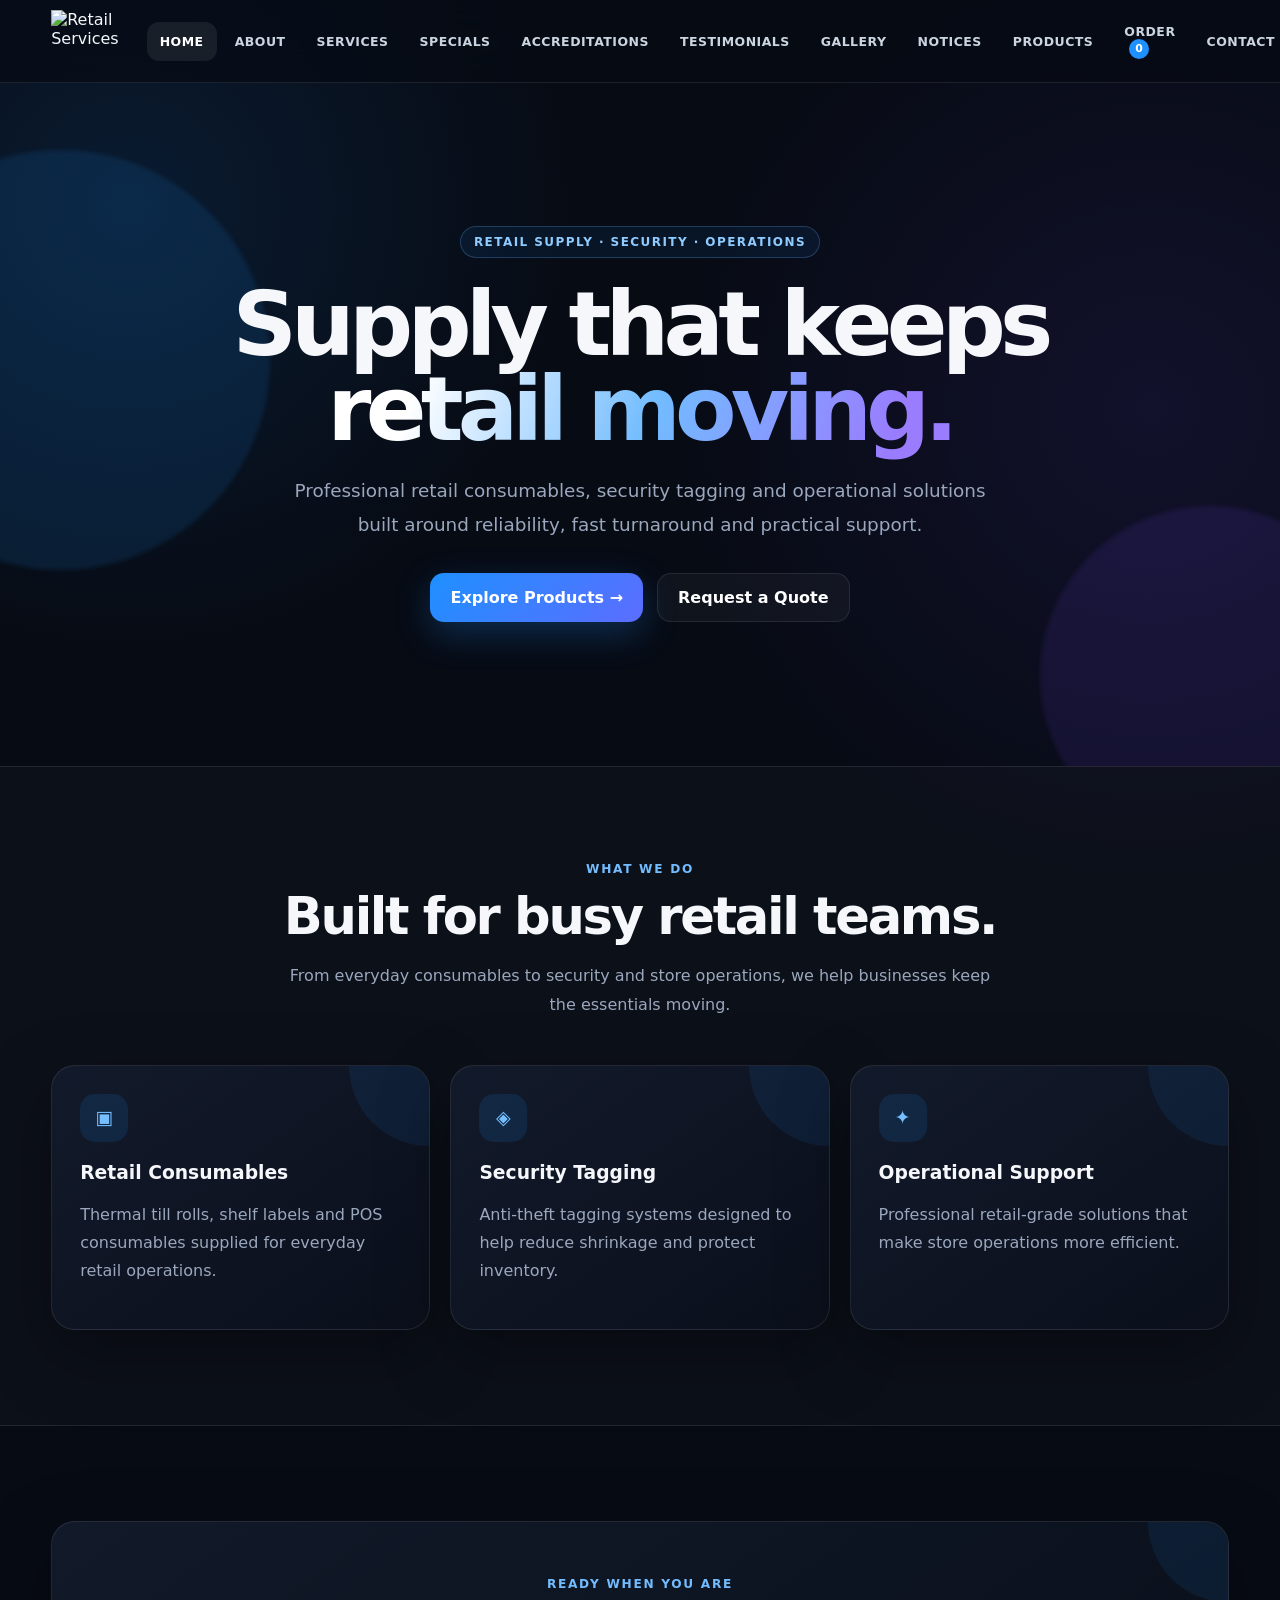
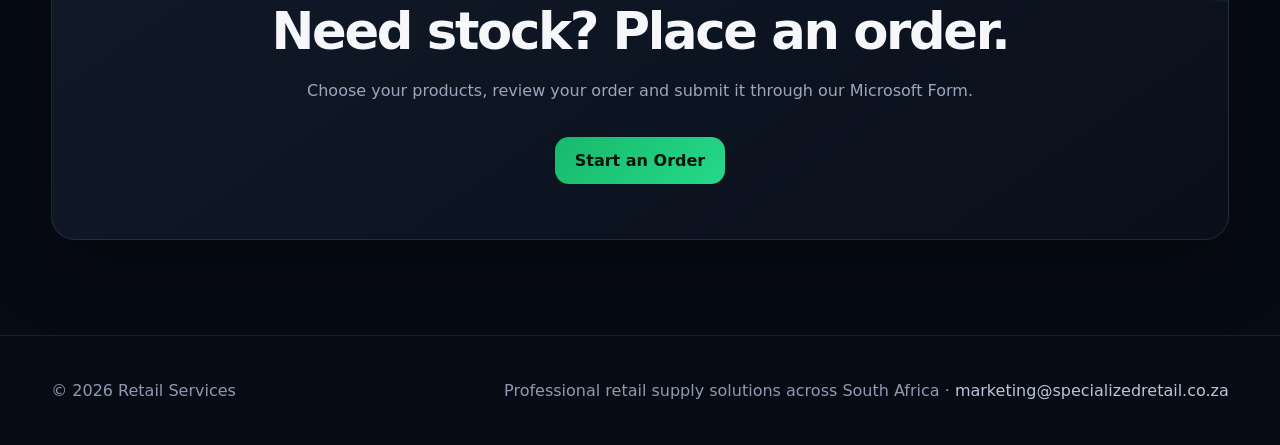
==== index.html @ 5dd1ee58 "Working site that needs pics" ====
<!doctype html><html lang="en"><head><meta charset="utf-8"><meta name="viewport" content="width=device-width,initial-scale=1"><title>Retail Services · Retail Services</title><meta name="description" content="Retail Services — professional retail supply solutions."><link rel="icon" href="/favicon.ico"><link rel="stylesheet" href="/assets/css/site.css"></head><body>
<nav class="navbar"><div class="container nav-inner">
<a class="brand" href="/"><img src="https://specializedretailstorage.blob.core.windows.net/retailservicesmedia/logo.png" alt="Retail Services"></a>
<button class="menu-btn" aria-label="Menu">☰</button>
<div class="nav-links">
<a href="/">Home</a><a href="/About/">About</a><a href="/Services/">Services</a><a href="/Specials/">Specials</a><a href="/Accreditations/">Accreditations</a><a href="/Testimonials/">Testimonials</a><a href="/Gallery/">Gallery</a><a href="/Notices/">Notices</a><a href="/Products/">Products</a><a href="/Order/">Order <span class="cart-count">0</span></a><a href="/Contact/">Contact</a>
</div></div></nav><div class="progress"></div>
<main>
<section class="hero"><div class="container hero-content reveal"><span class="eyebrow">Retail supply · security · operations</span><h1>Supply that keeps<br><span class="gradient-text">retail moving.</span></h1><p>Professional retail consumables, security tagging and operational solutions built around reliability, fast turnaround and practical support.</p><div class="actions"><a class="btn btn-primary" href="/Products/">Explore Products →</a><a class="btn btn-outline" href="/Contact/">Request a Quote</a></div></div></section>
<section class="section section-alt"><div class="container"><div class="section-head center reveal"><div class="kicker">What we do</div><h2>Built for busy retail teams.</h2><p>From everyday consumables to security and store operations, we help businesses keep the essentials moving.</p></div><div class="grid">
<div class="card reveal"><div class="icon">▣</div><h3>Retail Consumables</h3><p class="muted">Thermal till rolls, shelf labels and POS consumables supplied for everyday retail operations.</p></div>
<div class="card reveal"><div class="icon">◈</div><h3>Security Tagging</h3><p class="muted">Anti-theft tagging systems designed to help reduce shrinkage and protect inventory.</p></div>
<div class="card reveal"><div class="icon">✦</div><h3>Operational Support</h3><p class="muted">Professional retail-grade solutions that make store operations more efficient.</p></div>
</div></div></section>
<section class="section"><div class="container"><div class="card reveal" style="text-align:center;padding:55px"><div class="kicker">Ready when you are</div><h2>Need stock? Place an order.</h2><p class="muted">Choose your products, review your order and submit it through our Microsoft Form.</p><div class="actions"><a class="btn btn-success" href="/Products/">Start an Order</a></div></div></div></section>
</main>
<footer class="footer"><div class="container footer-inner"><div>© 2026 Retail Services</div><div>Professional retail supply solutions across South Africa · <a href="mailto:marketing@specializedretail.co.za">marketing@specializedretail.co.za</a></div></div></footer>
<div class="toast"></div><script src="/assets/js/site.js"></script>
</body></html>
---- assets/css/site.css ----
:root{--bg:#070b14;--bg2:#0d1322;--panel:rgba(18,25,41,.78);--text:#f5f7fb;--muted:#9aa7bd;--line:rgba(255,255,255,.09);--accent:#1e90ff;--accent2:#5fb3ff;--success:#20d47b;--radius:24px;--shadow:0 24px 70px rgba(0,0,0,.35)}
*{box-sizing:border-box}html{scroll-behavior:smooth}body{margin:0;background:radial-gradient(circle at 10% 10%,rgba(30,144,255,.12),transparent 28rem),radial-gradient(circle at 90% 20%,rgba(112,76,255,.10),transparent 30rem),var(--bg);color:var(--text);font-family:Inter,system-ui,-apple-system,Segoe UI,sans-serif;overflow-x:hidden}a{text-decoration:none;color:inherit}.container{width:min(1180px,92%);margin:auto}
.navbar{position:fixed;top:0;left:0;right:0;z-index:1000;background:rgba(7,11,20,.68);backdrop-filter:blur(18px);border-bottom:1px solid var(--line)}.nav-inner{min-height:82px;display:flex;align-items:center;gap:28px}.brand img{height:62px;width:auto;display:block}.nav-links{margin-left:auto;display:flex;align-items:center;gap:5px}.nav-links a{padding:12px 13px;border-radius:12px;color:#cbd5e1;font-size:.78rem;font-weight:800;text-transform:uppercase;letter-spacing:.04em;transition:.25s}.nav-links a:hover,.nav-links a.active{color:#fff;background:rgba(255,255,255,.07)}.cart-count{display:inline-flex;min-width:20px;height:20px;align-items:center;justify-content:center;border-radius:99px;background:var(--accent);font-size:.68rem;margin-left:5px;color:#fff}.menu-btn{display:none;margin-left:auto;border:1px solid var(--line);background:rgba(255,255,255,.06);color:#fff;border-radius:12px;padding:10px 12px;font-size:1.1rem}.progress{position:fixed;z-index:1100;top:0;left:0;height:3px;width:0;background:linear-gradient(90deg,var(--accent),#8d6bff);box-shadow:0 0 16px rgba(30,144,255,.7)}
main{padding-top:82px}.hero{min-height:76vh;display:grid;place-items:center;position:relative;overflow:hidden}.hero:before,.hero:after{content:"";position:absolute;border-radius:50%;pointer-events:none}.hero:before{width:420px;height:420px;background:rgba(30,144,255,.12);left:-150px;top:10%;filter:blur(2px);animation:float 8s ease-in-out infinite}.hero:after{width:340px;height:340px;background:rgba(116,72,255,.11);right:-100px;bottom:-80px;filter:blur(2px);animation:float 10s ease-in-out infinite reverse}.hero-content{position:relative;z-index:1;text-align:center;max-width:900px;padding:80px 0}.eyebrow{display:inline-flex;gap:8px;align-items:center;border:1px solid rgba(95,179,255,.25);background:rgba(30,144,255,.08);padding:8px 13px;border-radius:999px;color:#8ecbff;font-size:.75rem;font-weight:900;letter-spacing:.12em;text-transform:uppercase}.hero h1{font-size:clamp(3rem,7vw,6.4rem);line-height:.95;letter-spacing:-.065em;margin:24px 0 22px}.gradient-text{background:linear-gradient(110deg,#fff 15%,#72bcff 52%,#9a7cff 90%);-webkit-background-clip:text;background-clip:text;color:transparent}.hero p{max-width:700px;margin:0 auto;color:var(--muted);font-size:1.15rem;line-height:1.8}.actions{display:flex;justify-content:center;gap:14px;flex-wrap:wrap;margin-top:32px}
.btn{border:0;cursor:pointer;display:inline-flex;align-items:center;justify-content:center;gap:9px;border-radius:14px;padding:14px 20px;font-weight:900;transition:.25s;position:relative;overflow:hidden}.btn:after{content:"";position:absolute;inset:0;background:linear-gradient(110deg,transparent,rgba(255,255,255,.18),transparent);transform:translateX(-120%);transition:.6s}.btn:hover:after{transform:translateX(120%)}.btn:hover{transform:translateY(-3px)}.btn-primary{background:linear-gradient(135deg,var(--accent),#5c6dff);color:white;box-shadow:0 12px 35px rgba(30,144,255,.25)}.btn-outline{border:1px solid var(--line);background:rgba(255,255,255,.04);color:#fff}.btn-success{background:linear-gradient(135deg,#18b96b,#25d98a);color:#04130c}
.section{padding:95px 0}.section-alt{background:rgba(255,255,255,.018);border-top:1px solid var(--line);border-bottom:1px solid var(--line)}.section-head{max-width:720px;margin-bottom:45px}.section-head.center{text-align:center;margin-left:auto;margin-right:auto}.kicker{color:#72bcff;font-size:.76rem;font-weight:900;letter-spacing:.14em;text-transform:uppercase}.section h2{font-size:clamp(2rem,4vw,3.4rem);letter-spacing:-.045em;margin:10px 0 15px}.section-head p{color:var(--muted);line-height:1.8}.grid{display:grid;grid-template-columns:repeat(3,1fr);gap:20px}.grid-2{grid-template-columns:repeat(2,1fr)}.card{background:linear-gradient(145deg,rgba(20,29,47,.82),rgba(10,16,28,.82));border:1px solid var(--line);border-radius:var(--radius);padding:28px;box-shadow:var(--shadow);transition:.35s;position:relative;overflow:hidden}.card:before{content:"";position:absolute;width:160px;height:160px;right:-80px;top:-80px;background:rgba(30,144,255,.09);border-radius:50%;transition:.35s}.card:hover{transform:translateY(-8px);border-color:rgba(95,179,255,.3)}.card:hover:before{transform:scale(1.5)}.card h3,.card h4{margin-top:0}.muted{color:var(--muted);line-height:1.75}.icon{width:48px;height:48px;display:grid;place-items:center;border-radius:15px;background:rgba(30,144,255,.12);color:#75beff;font-size:1.2rem;margin-bottom:20px}
.product-grid{display:grid;grid-template-columns:repeat(3,1fr);gap:24px}.product-card{padding:0;overflow:hidden}.product-media{height:250px;position:relative;overflow:hidden;background:#111827}.product-media img{width:100%;height:100%;object-fit:cover;display:block;transition:.55s}.product-card:hover .product-media img{transform:scale(1.07)}.product-body{padding:25px}.product-title{font-size:1.25rem;font-weight:900;margin-bottom:8px}.price{font-size:1.55rem;font-weight:950;color:#79c3ff}.product-body .muted{font-size:.93rem}.qty-row{display:flex;gap:10px;margin-top:20px}.qty{width:90px;background:#0a1020;border:1px solid var(--line);color:#fff;border-radius:12px;text-align:center;padding:12px;font-weight:800}
.page-hero{padding:95px 0 65px;text-align:center;background:linear-gradient(180deg,rgba(30,144,255,.07),transparent)}.page-hero h1{font-size:clamp(2.7rem,6vw,5rem);letter-spacing:-.06em;margin:12px 0}.page-hero p{color:var(--muted);max-width:680px;margin:auto;line-height:1.8}.order-layout{display:grid;grid-template-columns:.9fr 1.4fr;gap:25px;align-items:start}.sticky{position:sticky;top:105px}.summary-list{display:grid;gap:12px}.summary-item{display:flex;justify-content:space-between;gap:14px;padding:14px 0;border-bottom:1px solid var(--line)}.summary-item small{color:var(--muted)}.total{display:flex;justify-content:space-between;font-size:1.25rem;font-weight:950;padding-top:18px}.empty{padding:50px;text-align:center}.form-shell{min-height:650px}.form-shell iframe{width:100%;min-height:650px;border:0;border-radius:18px;background:#fff}.notice{padding:16px 18px;border-radius:15px;background:rgba(30,144,255,.08);border:1px solid rgba(95,179,255,.2);color:#cce8ff;line-height:1.6}.copy-row{display:flex;gap:10px;margin-top:18px}.copy-box{flex:1;background:#080d18;border:1px solid var(--line);border-radius:12px;padding:12px;color:#b8c4d6;font-size:.84rem;white-space:pre-wrap}.gallery{display:grid;grid-template-columns:repeat(3,1fr);gap:18px}.gallery img{width:100%;height:290px;object-fit:cover;border-radius:20px;border:1px solid var(--line);transition:.4s}.gallery img:hover{transform:scale(1.025);box-shadow:0 18px 50px rgba(0,0,0,.35)}.footer{padding:45px 0;border-top:1px solid var(--line);color:#8d9ab0}.footer-inner{display:flex;justify-content:space-between;gap:20px;align-items:center}.footer a{color:#b9c6da}.reveal{opacity:0;transform:translateY(24px);transition:opacity .7s ease,transform .7s ease}.reveal.visible{opacity:1;transform:none}.toast{position:fixed;right:22px;bottom:22px;z-index:2000;background:#121a2b;border:1px solid var(--line);padding:14px 18px;border-radius:14px;box-shadow:var(--shadow);transform:translateY(30px);opacity:0;pointer-events:none;transition:.3s}.toast.show{opacity:1;transform:none}
@keyframes float{50%{transform:translateY(-24px) translateX(14px)}}@media(max-width:1050px){.nav-links{display:none}.menu-btn{display:block}.nav-links.open{display:flex;position:absolute;top:82px;left:4%;right:4%;padding:15px;background:rgba(8,13,24,.97);border:1px solid var(--line);border-radius:18px;flex-direction:column;align-items:stretch}.nav-links.open a{margin:0}.grid,.product-grid{grid-template-columns:repeat(2,1fr)}.order-layout{grid-template-columns:1fr}.sticky{position:static}}@media(max-width:650px){.nav-inner{min-height:74px}.brand img{height:52px}main{padding-top:74px}.hero{min-height:70vh}.section{padding:70px 0}.grid,.product-grid,.gallery,.grid-2{grid-template-columns:1fr}.hero h1{font-size:3.2rem}.footer-inner{flex-direction:column;text-align:center}.product-media{height:220px}.copy-row{flex-direction:column}}
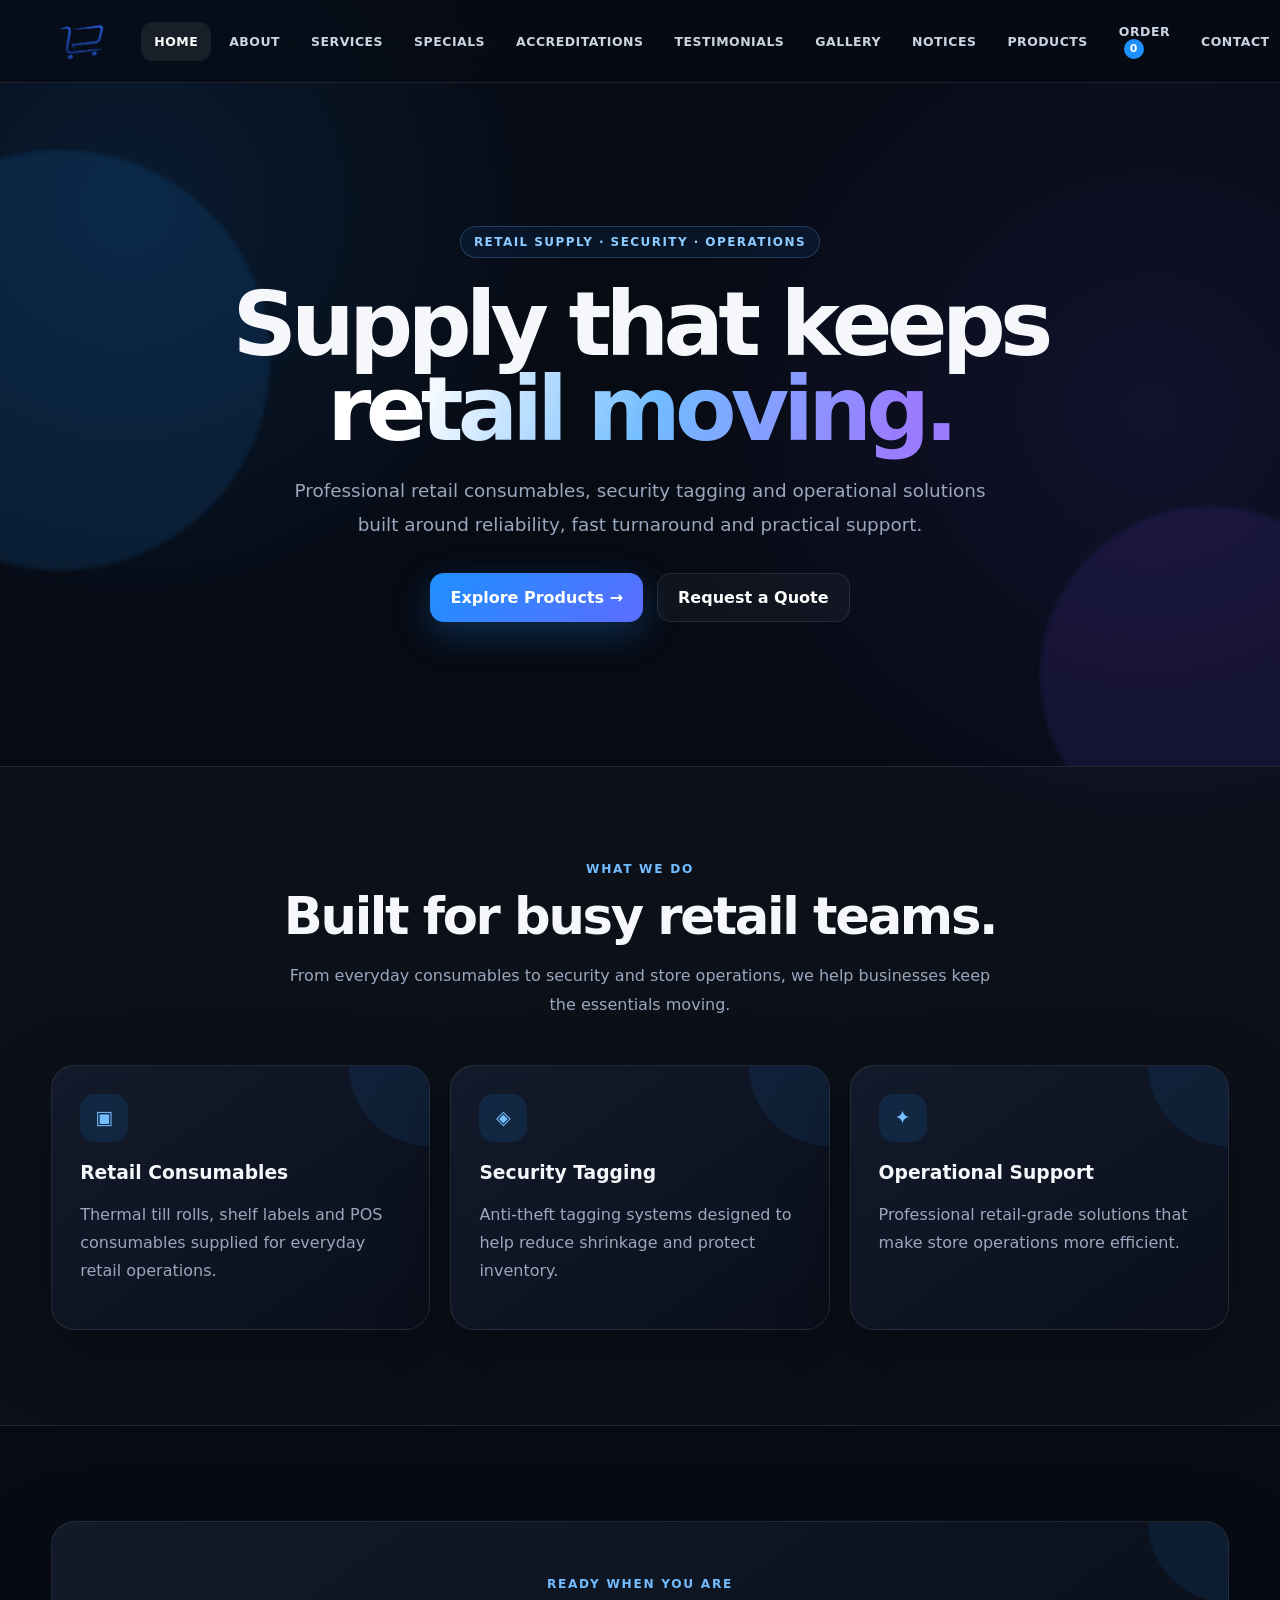
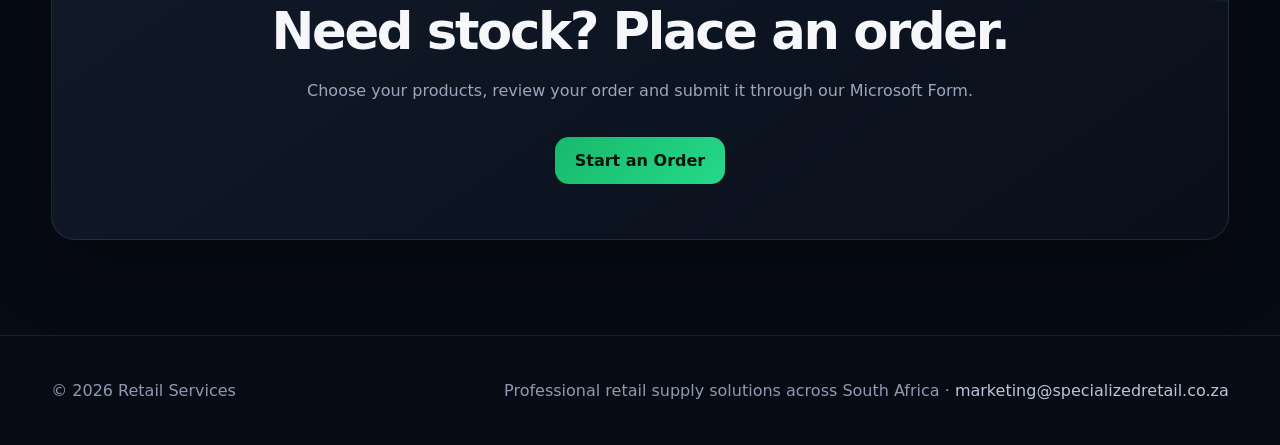
==== commit 4c624259: "fixed logo link to local" ====
--- a/index.html
+++ b/index.html
@@ -1,6 +1,6 @@
 <!doctype html><html lang="en"><head><meta charset="utf-8"><meta name="viewport" content="width=device-width,initial-scale=1"><title>Retail Services · Retail Services</title><meta name="description" content="Retail Services — professional retail supply solutions."><link rel="icon" href="/favicon.ico"><link rel="stylesheet" href="/assets/css/site.css"></head><body>
 <nav class="navbar"><div class="container nav-inner">
-<a class="brand" href="/"><img src="https://specializedretailstorage.blob.core.windows.net/retailservicesmedia/logo.png" alt="Retail Services"></a>
+<a class="brand" href="/"><img src="images/logo.png" alt="Retail Services"></a>
 <button class="menu-btn" aria-label="Menu">☰</button>
 <div class="nav-links">
 <a href="/">Home</a><a href="/About/">About</a><a href="/Services/">Services</a><a href="/Specials/">Specials</a><a href="/Accreditations/">Accreditations</a><a href="/Testimonials/">Testimonials</a><a href="/Gallery/">Gallery</a><a href="/Notices/">Notices</a><a href="/Products/">Products</a><a href="/Order/">Order <span class="cart-count">0</span></a><a href="/Contact/">Contact</a>
@@ -14,6 +14,9 @@
 </div></div></section>
 <section class="section"><div class="container"><div class="card reveal" style="text-align:center;padding:55px"><div class="kicker">Ready when you are</div><h2>Need stock? Place an order.</h2><p class="muted">Choose your products, review your order and submit it through our Microsoft Form.</p><div class="actions"><a class="btn btn-success" href="/Products/">Start an Order</a></div></div></div></section>
 </main>
-<footer class="footer"><div class="container footer-inner"><div>© 2026 Retail Services</div><div>Professional retail supply solutions across South Africa · <a href="mailto:marketing@specializedretail.co.za">marketing@specializedretail.co.za</a></div></div></footer>
+<footer class="footer">
+    <div class="container footer-inner">
+        <div>© 2026 Retail Services</div>
+        <div>Professional retail supply solutions across South Africa · <a href="mailto:marketing@specializedretail.co.za">marketing@specializedretail.co.za</a></div></div></footer>
 <div class="toast"></div><script src="/assets/js/site.js"></script>
 </body></html>
